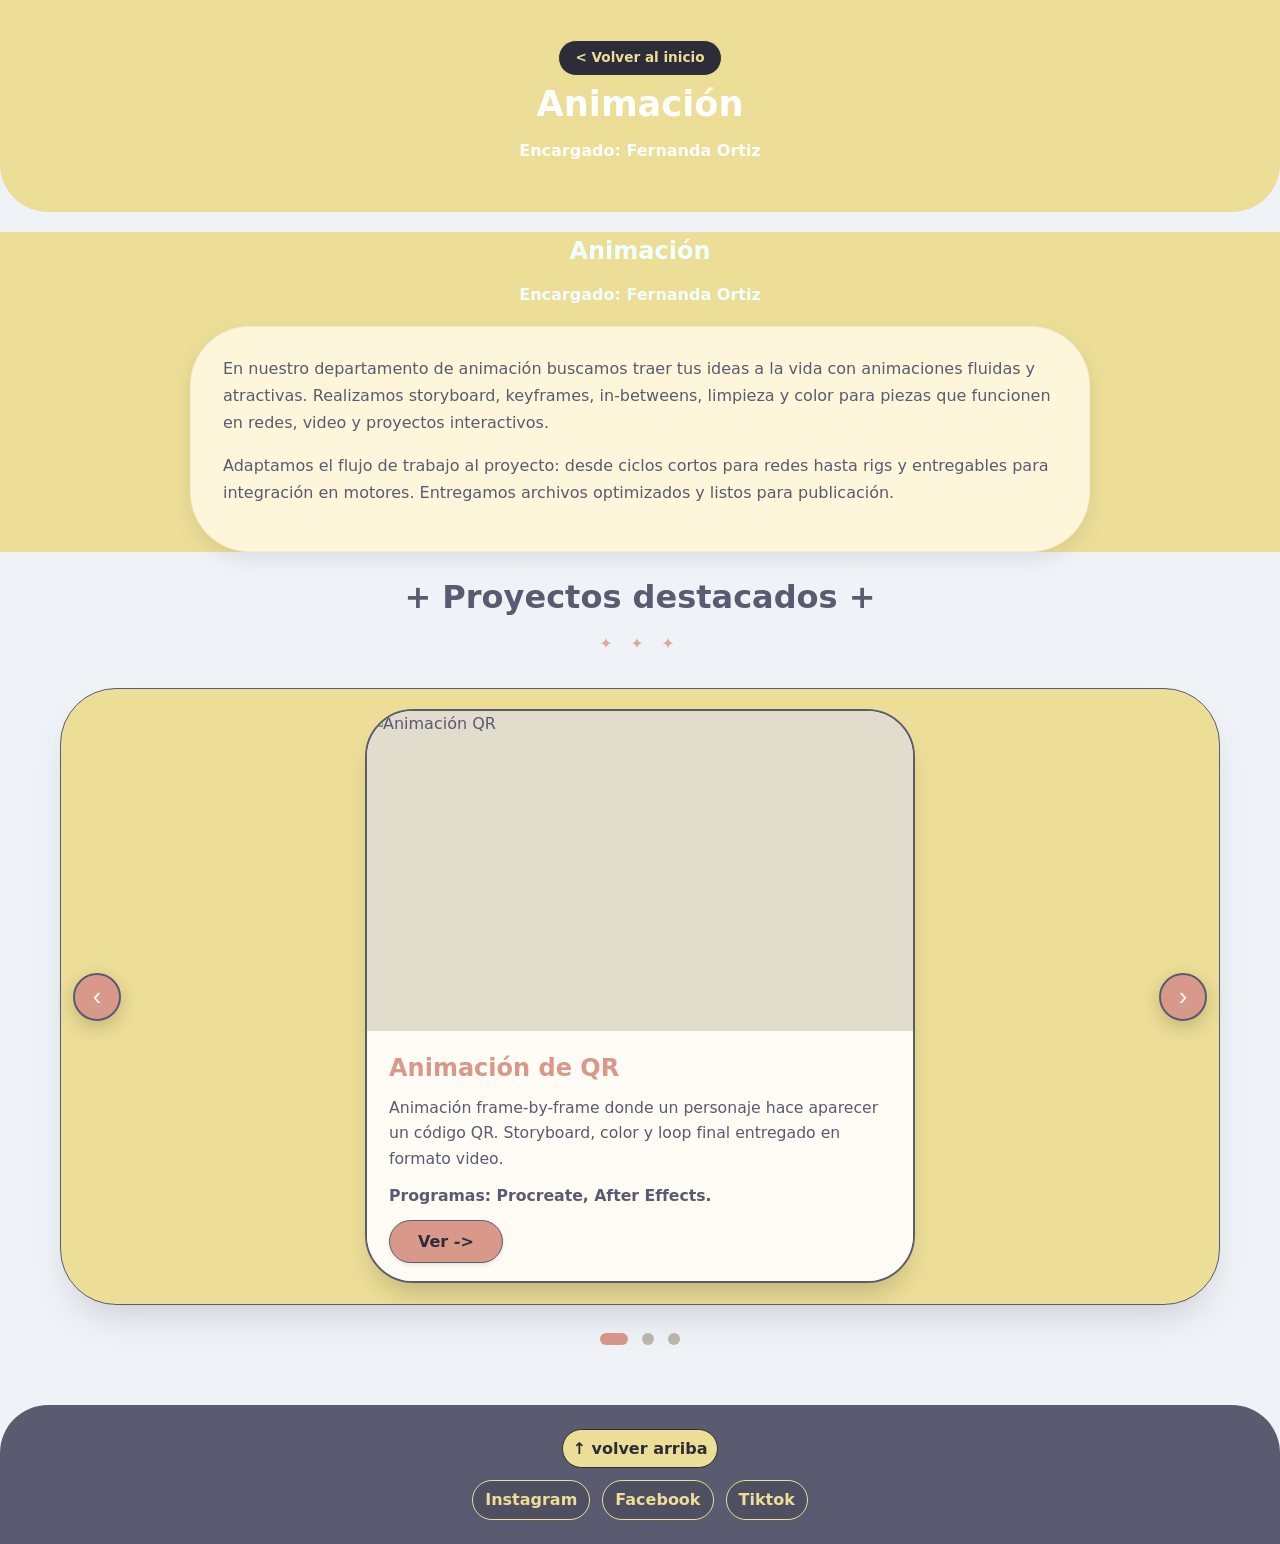
==== animacion.html @ b41e014e "Add files via upload" ====
<!DOCTYPE html>
<html lang="es">
<head>
  <meta charset="utf-8" />
  <title>3 ratas studio - animacion</title>
  <meta name="viewport" content="width=device-width,initial-scale=1" />
  <link rel="stylesheet" href="main.css" />
</head>
<body id="top">

<header class="site-header">
  <div class="topbar">
    <div class="header-inner">
      <a class="brand" href="index.html">3 Ratas Studio</a>
      <button class="nav-toggle" aria-label="Abrir menú"><span class="hamburger"></span></button>
      <nav id="mainNav" class="main-nav" aria-label="Menú principal">
        <ul>
          <li><a href="index.html">home</a></li>
          <li><a href="animacion.html">animacion</a></li>
          <li><a href="ilustracion.html">ilustracion</a></li>
          <li><a href="diseno-grafico.html">diseno grafico</a></li>
          <li><a href="meet-the-team.html">meet the team</a></li>
        </ul>
      </nav>
    </div>
  </div>

  <div class="header-banner" style="background:#ECDE96">
    <a href="index.html" class="back-link">< Volver al inicio</a>
    <h1>Animación</h1>
    <p>Encargado: Fernanda Ortiz</p>
  </div>
</header>

<section class="hero-graphic" style="background:#ECDE96">
  <h2 style="color:azure; text-align:center; margin:0 0 12px;">Animación</h2>
  <h4 style="color:azure; text-align:center; margin:0 0 18px;">Encargado: Fernanda Ortiz</h4>

  <div class="description">
    <p>En nuestro departamento de animación buscamos traer tus ideas a la vida con animaciones fluidas y atractivas. Realizamos storyboard, keyframes, in-betweens, limpieza y color para piezas que funcionen en redes, video y proyectos interactivos.</p>
    <p style="margin-top:16px">Adaptamos el flujo de trabajo al proyecto: desde ciclos cortos para redes hasta rigs y entregables para integración en motores. Entregamos archivos optimizados y listos para publicación.</p>
  </div>
</section>

<div class="carousel-section" aria-label="Carrusel animacion">
  <div class="carousel-title">+ Proyectos destacados +</div>

  <div class="carousel-container" style="background:#ECDE96">
    <div class="slides-wrapper">
      <div class="slides" role="list">
        <div class="slide" role="listitem">
          <div class="slide-card" tabindex="0">
            <img src="imagenes/qrappear.png" alt="Animación QR" class="slide-img">
            <div class="slide-info">
              <h3>Animación de QR</h3>
              <p>Animación frame-by-frame donde un personaje hace aparecer un código QR. Storyboard, color y loop final entregado en formato video.</p>
              <p style="font-weight:700">Programas: Procreate, After Effects.</p>
              <a href="#" class="work-link" data-video="https://www.youtube.com/embed/Om-2W5XFOQw?si=53l_dzgU27g4pqfi">Ver -></a>
            </div>
            <div class="video-container" aria-hidden="true"><iframe frameborder="0" allow="accelerometer; autoplay; clipboard-write; encrypted-media; gyroscope; picture-in-picture" allowfullscreen></iframe></div>
          </div>
        </div>

        <div class="slide" role="listitem">
          <div class="slide-card" tabindex="0">
            <img src="imagenes/runloop.png" alt="Loop correr" class="slide-img" style="background:#cfc6b0;">
            <div class="slide-info">
              <h3>Loop de Trotar</h3>
              <p>Ciclo de correr frame-by-frame pensado para mantener personalidad y ritmo del personaje en loop continuo.</p>
              <p style="font-weight:700">Programas: Procreate.</p>
              <a href="#" class="work-link">Ver -></a>
            </div>
          </div>
        </div>

        <div class="slide" role="listitem">
          <div class="slide-card" tabindex="0">
            <img src="imagenes/rig2.png" alt="Rigging" class="slide-img" style="background:#cfc6b0;">
            <div class="slide-info">
              <h3>Rigging de personajes</h3>
              <p>Rigging y animaciones de reposo y habla para dos personajes, exportables a video o motores.</p>
              <p style="font-weight:700">Programas: Procreate, After Effects.</p>
              <a href="#" class="work-link">Ver -></a>
            </div>
          </div>
        </div>
      </div>
    </div>

    <button type="button" class="carousel-prev" aria-label="Anterior">‹</button>
    <button type="button" class="carousel-next" aria-label="Siguiente">›</button>
  </div>

  <div class="dots" aria-hidden="false"></div>
</div>

<footer>
  <div class="footer-top"><a href="#top" class="return-top">↑ volver arriba</a></div>
  <div class="footer-links">
    <a href="#" rel="noopener noreferrer">Instagram</a>
    <a href="#" rel="noopener noreferrer">Facebook</a>
    <a href="#" rel="noopener noreferrer">Tiktok</a>
  </div>
</footer>

<script src="main.js"></script>
</body>
</html>
---- main.css ----
/* main.css - completo y coherente */
@charset "utf-8";
* { margin: 0; padding: 0; box-sizing: border-box; }

:root{
  --accent:#D8988A;
  --accent-contrast:#ECDE96;
  --dark:#2d2d3a;
  --muted:#5A5A70;
  --bg:#EFF2F6;
  --footer:#5A5A70;
  --transition-fast:200ms cubic-bezier(.2,.9,.2,1);
}

html,body{height:100%}
body{
  background:var(--bg);
  font-family: 'Segoe UI', system-ui, -apple-system, Roboto, "Helvetica Neue", Arial;
  color:var(--muted);
  line-height:1.6;
  font-size:16px;
  -webkit-font-smoothing:antialiased;
}

/* paragraphs */
p{ color:var(--muted); font-size:1rem; line-height:1.6; margin-bottom:1rem; }

/* header / topbar + banner */
.site-header{position:relative; z-index:90;}
.topbar{position:absolute; top:0; left:0; right:0; pointer-events:none;}
.header-inner{max-width:1200px;margin:0 auto;padding:12px 20px;display:flex;align-items:center;justify-content:space-between;pointer-events:auto;}
.brand{background:var(--accent);color:#fff;padding:8px 12px;border-radius:12px;font-weight:800;text-decoration:none;}
.header-banner{padding:28px 20px;text-align:center;background:var(--accent);border-bottom-left-radius:48px;border-bottom-right-radius:48px;border-bottom:4px solid var(--accent-contrast);margin-bottom:20px;}
.header-banner h1{color:#fff;font-size:2.2rem;margin:0;}
.header-banner p{color:#fff;margin-top:6px;font-weight:600;}

/* show topbar when scrolled */
.site-header.scrolled .topbar{position:fixed;top:0;left:0;right:0;background:var(--accent);box-shadow:0 8px 24px rgba(0,0,0,0.12);z-index:120;pointer-events:auto;}
.topbar .header-inner{transform:translateY(-120%);transition:transform 260ms ease;}
.site-header.scrolled .topbar .header-inner{transform:translateY(0);}

/* nav / hamburger */
.nav-toggle{background:var(--accent);border:none;width:44px;height:44px;border-radius:10px;display:flex;align-items:center;justify-content:center;cursor:pointer;position:relative;}
.hamburger,.hamburger::before,.hamburger::after{width:22px;height:2px;background:#fff;border-radius:2px;display:block;position:relative;}
.hamburger::before,.hamburger::after{content:"";position:absolute;}
.hamburger::before{transform:translateY(-7px)}
.hamburger::after{transform:translateY(7px)}
.nav-toggle.open .hamburger{background:transparent}
.nav-toggle.open .hamburger::before{transform:rotate(45deg)}
.nav-toggle.open .hamburger::after{transform:rotate(-45deg)}

/* main nav dropdown */
.main-nav{position:absolute;right:20px;top:64px;background:rgba(255,255,255,0.98);border-radius:12px;box-shadow:0 8px 20px rgba(0,0,0,0.08);overflow:hidden;transform-origin:top right;transform:scaleY(0);transition:transform .18s ease;z-index:130;}
.main-nav.open{transform:scaleY(1)}
.main-nav ul{list-style:none;padding:8px 12px}
.main-nav a{display:block;padding:8px 14px;color:var(--dark);text-decoration:none;font-weight:700;border-radius:8px}
.main-nav a:hover{background:var(--accent);color:#fff}

/* section title */
.section-title{text-align:center;margin:40px 0 20px;font-size:1.8rem;color:var(--muted);font-weight:800;position:relative}
.section-title::after{content:"✦ ✦ ✦";display:block;font-size:1rem;letter-spacing:6px;color:var(--accent);margin-top:10px;opacity:.8}

/* services */
.service{display:flex;align-items:center;justify-content:center;margin:40px auto;max-width:1000px;border-radius:48px;overflow:hidden;box-shadow:6px 8px 16px rgba(90,90,112,0.12);border:2px solid var(--accent);background:linear-gradient(180deg,rgba(255,255,255,0.6),rgba(255,255,255,0.9));transition:transform var(--transition-fast),box-shadow var(--transition-fast),filter var(--transition-fast)}
.service:nth-child(even){flex-direction:row-reverse}
.service-image{flex:1;min-width:250px;display:flex;align-items:center;justify-content:center;border-radius:40px 0 0 40px;overflow:hidden}
.service:nth-child(even) .service-image{border-radius:0 40px 40px 0}
.service-image img{width:100%;display:block;transition:transform 300ms ease,filter 300ms ease}
.service-text{flex:2;padding:30px;background:var(--bg)}
.service-text h3{color:var(--accent);font-size:1.8rem;margin-top:0;font-weight:800}
.service-text p{color:var(--muted);line-height:1.6;margin-bottom:20px}
.service-text a{display:inline-block;margin-top:10px;color:var(--accent);font-weight:700;text-decoration:none;border:2px solid var(--accent);padding:8px 24px;border-radius:60px}
.service-text a:hover{background:var(--accent);color:var(--dark)}

/* team */
.team{text-align:center;padding:40px;background:#ECDE96;margin:48px auto;max-width:1000px;border-radius:64px;border:3px solid var(--muted)}
.team h2{margin:0 0 20px;font-size:1.8rem;font-weight:800}
.team-button{background:var(--accent);color:#fff;padding:15px 30px;border-radius:60px;font-weight:700;text-decoration:none;display:inline-block;box-shadow:0 4px 0 var(--muted)}
.team-button:hover{background:var(--muted);transform:translateY(-2px)}

/* team gallery */
.team-gallery{max-width:1200px;margin:0 auto;padding:20px}
.mosaic{display:grid;grid-template-columns:repeat(auto-fit,minmax(280px,1fr));gap:20px;justify-items:center}
.team-block{background:#FEFCF5;border-radius:24px;box-shadow:0 8px 16px rgba(0,0,0,0.15);border:2px solid var(--muted);transition:transform .3s,box-shadow .3s;opacity:0;transform:translateY(30px);animation:fadeUp .8s ease forwards}
@keyframes fadeUp{to{opacity:1;transform:translateY(0)}}
.team-block img{width:100%;border-radius:20px 20px 0 0}
.team-block h3{font-size:1.3rem;color:var(--accent);text-align:center;margin:10px 0 4px}
.team-block p{text-align:center;color:var(--muted);padding:0 10px 12px}

/* carousel */
.carousel-section{max-width:1200px;margin:20px auto 60px;padding:0 20px}
.carousel-title{text-align:center;font-size:2rem;font-weight:800;color:var(--muted);margin-bottom:32px;position:relative}
.carousel-title::after{content:"✦ ✦ ✦";display:block;font-size:1rem;letter-spacing:6px;color:var(--accent);margin-top:8px;opacity:.8}

.carousel-container{position:relative;background:#D1E6BE;border-radius:56px;box-shadow:0 20px 35px -12px rgba(90,90,112,0.25);border:1px solid var(--muted)}
.slides-wrapper{overflow:hidden;border-radius:48px}
.slides{display:flex;width:100%;transition:transform .5s ease-in-out;will-change:transform}
.slide{flex:0 0 100%;display:flex;justify-content:center;align-items:center;padding:20px;box-sizing:border-box}
.slide-card{background:#fff;border-radius:48px;overflow:hidden;max-width:550px;width:100%;margin:0 auto;box-shadow:0 18px 28px -10px rgba(0,0,0,0.2);transition:transform .2s,box-shadow .2s;border:2px solid var(--muted)}
.slide-card:hover{transform:translateY(-6px);box-shadow:0 26px 35px -12px rgba(0,0,0,0.3)}
.slide-img{width:100%;height:320px;object-fit:cover;display:block;background:#e2dccd;transition:0.2s}
.slide-info{padding:16px 20px;text-align:left;background:#FEFCF5;flex:0 0 auto;max-height:33%;overflow-y:auto}
.slide-info h3{font-size:1.7rem;color:var(--accent);font-weight:800;margin-bottom:8px}
.slide-info p{color:var(--muted);margin-bottom:12px;font-weight:500}
.work-link{display:inline-block;background:var(--accent);color:var(--dark);text-decoration:none;font-weight:700;padding:8px 28px;border-radius:60px;border:1px solid var(--muted);box-shadow:0 2px 4px rgba(0,0,0,0.1)}
.work-link:hover{background:var(--dark);color:var(--accent-contrast);border-color:var(--accent-contrast)}

/* carousel buttons */
.carousel-prev,.carousel-next{position:absolute;top:50%;transform:translateY(-50%);background:var(--accent);border:2px solid var(--muted);color:#fff;font-size:1.6rem;width:48px;height:48px;border-radius:60px;display:flex;align-items:center;justify-content:center;z-index:20;box-shadow:0 6px 18px rgba(0,0,0,0.18);cursor:pointer;transition:transform 160ms ease,background 160ms ease}
.carousel-prev{left:12px}
.carousel-next{right:12px}
.carousel-prev:hover,.carousel-next:hover{transform:translateY(-50%) scale(1.04);background:var(--accent-contrast);color:var(--dark)}

/* dots */
.dots{display:flex;justify-content:center;gap:14px;margin-top:28px;margin-bottom:16px}
.dot{width:12px;height:12px;background:#bbb7ae;border-radius:30px;cursor:pointer;transition:0.2s;border:none;padding:0}
.dot.active{background:var(--accent);width:28px}

/* video container */
.video-container{display:none;padding:0 16px 16px 16px}
.video-container iframe{width:100%;height:315px;border-radius:16px;box-shadow:0 8px 20px rgba(0,0,0,0.12)}

/* footer */
footer{background:var(--footer);color:#fff;text-align:center;padding:24px 20px;border-top-left-radius:48px;border-top-right-radius:48px;margin-top:40px}
.footer-top{margin-bottom:12px;display:flex;justify-content:center}
.return-top{background:var(--accent-contrast);color:var(--dark);padding:6px 10px;border-radius:20px;text-decoration:none;border:1px solid var(--dark);font-weight:700}
.footer-links{display:flex;gap:12px;justify-content:center;align-items:center;flex-wrap:wrap;margin-top:12px}
.footer-links a{color:var(--accent-contrast);text-decoration:none;padding:6px 12px;border-radius:20px;background:rgba(0,0,0,0.12);border:1px solid var(--accent-contrast);font-weight:700}
.footer-links a:hover{background:var(--accent-contrast);color:var(--footer)}

/* back-link */
.back-link{display:inline-block;margin-top:12px;background:var(--dark);color:var(--accent-contrast);text-decoration:none;padding:6px 16px;border-radius:24px;font-weight:600;font-size:.85rem;border:1px solid var(--accent-contrast)}
.back-link:hover{background:var(--accent-contrast);color:var(--muted);border-color:var(--muted)}

/* microinteractions */
.service,.slide-card,.team-block{transition:transform 220ms cubic-bezier(.2,.9,.2,1),box-shadow 220ms cubic-bezier(.2,.9,.2,1),filter 220ms ease;will-change:transform,box-shadow}
.service.is-hovered,.service:hover,.slide-card.is-hovered,.slide-card:hover,.team-block.is-hovered,.team-block:hover{transform:translateY(-6px) scale(1.01);box-shadow:0 22px 36px rgba(0,0,0,0.18);filter:saturate(1.03)}
.service.is-hovered .service-image img,.service:hover .service-image img{transform:scale(1.02);filter:brightness(1.02)}

/* responsive */
@media (max-width:780px){
  .main-nav{right:12px;top:56px;width:220px}
  .header-banner h1{font-size:1.8rem}
  .service{flex-direction:column!important;margin:30px 20px}
  .service-image{width:100%;border-radius:40px 40px 0 0!important}
  .team{margin:30px 20px;padding:32px 20px}
  .slide-img{height:240px}
  .carousel-prev,.carousel-next{width:40px;height:40px;font-size:1.5rem;left:8px;right:8px}
}
@media (max-width:480px){
  .header-inner{padding:8px 12px}
  .main-nav{width:180px}
  .carousel-prev,.carousel-next{width:36px;height:36px}
  .slide-img{height:200px}
}

/* specific hero fixes */
.hero-graphic .description{max-width:900px;margin:0 auto;padding:28px 32px;background:rgba(255,248,225,0.92);border-radius:60px;color:var(--muted);font-size:1.05rem;line-height:1.7;font-weight:500;text-align:left;box-shadow:0 8px 20px rgba(0,0,0,0.08);border:1px solid rgba(90,90,112,0.06)}
.hero-graphic .description p{color:var(--muted);font-size:1rem;line-height:1.7;margin-bottom:1rem;word-break:break-word}
.carousel-section .slide-info{padding:18px 22px;background:#FEFCF5;text-align:left}
.carousel-section .slide-info h3{font-size:1.5rem;margin-bottom:8px;color:var(--accent)}
.carousel-section .slide-info p{color:var(--muted);font-size:.98rem;line-height:1.6;margin-bottom:12px;font-weight:500}
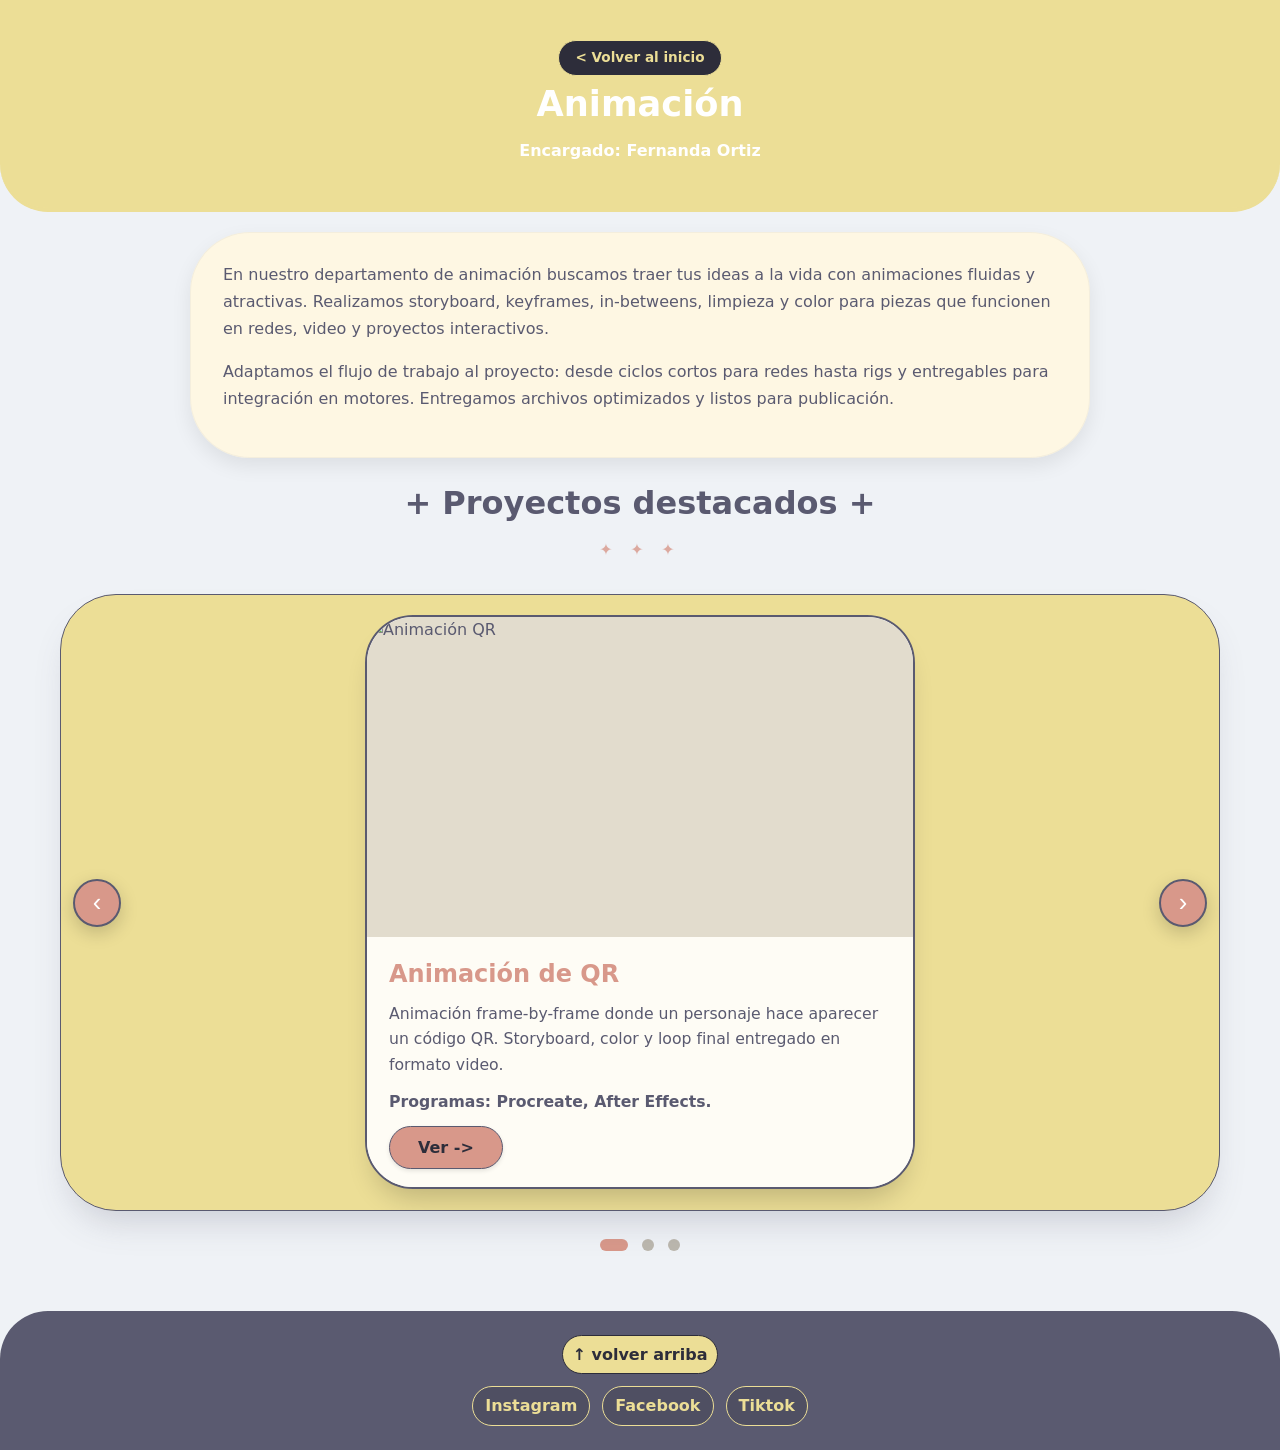
==== commit dc66cdc5: "Update animacion.html" ====
--- a/animacion.html
+++ b/animacion.html
@@ -32,9 +32,7 @@
   </div>
 </header>
 
-<section class="hero-graphic" style="background:#ECDE96">
-  <h2 style="color:azure; text-align:center; margin:0 0 12px;">Animación</h2>
-  <h4 style="color:azure; text-align:center; margin:0 0 18px;">Encargado: Fernanda Ortiz</h4>
+<section class="hero-graphic">
 
   <div class="description">
     <p>En nuestro departamento de animación buscamos traer tus ideas a la vida con animaciones fluidas y atractivas. Realizamos storyboard, keyframes, in-betweens, limpieza y color para piezas que funcionen en redes, video y proyectos interactivos.</p>
